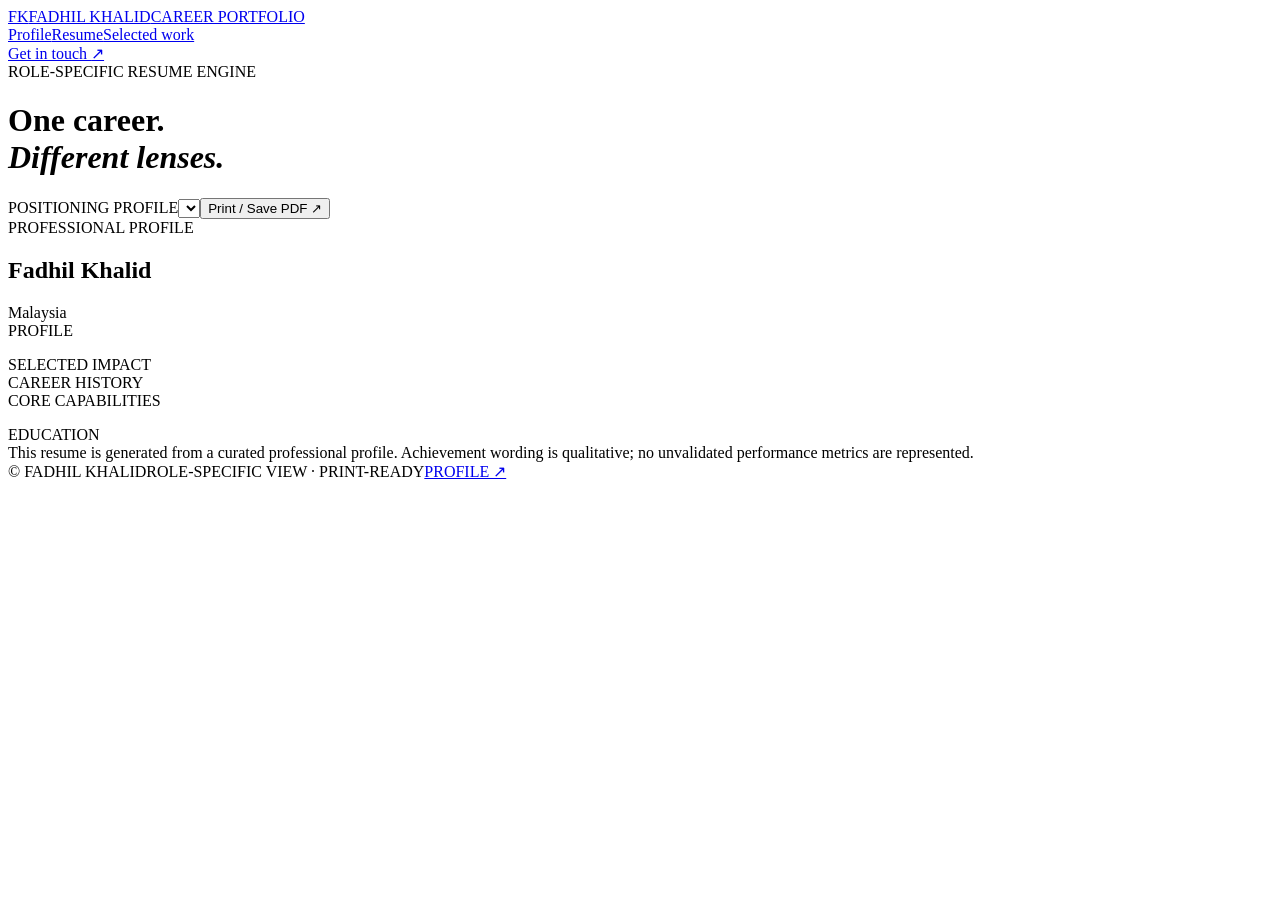
==== resume.html @ f016fa72 "Build Career Portfolio v1: resume.html" ====
<!doctype html>
<html lang="en"><head><meta charset="utf-8"><meta name="viewport" content="width=device-width,initial-scale=1"><meta name="description" content="Role-specific professional resume for Fadhil Khalid."><title>Resume — Fadhil Khalid</title><link rel="preconnect" href="https://fonts.googleapis.com"><link href="https://fonts.googleapis.com/css2?family=DM+Mono:wght@400;500&family=DM+Sans:wght@400;500;600;700&family=Manrope:wght@400;500;600;700;800&display=swap" rel="stylesheet"><link rel="stylesheet" href="assets/css/site.css"><script defer src="assets/js/app.js"></script></head>
<body data-page="resume"><header class="topbar"><a class="wordmark" href="index.html"><span class="mark">FK</span><span>FADHIL KHALID<span class="wordmark-sub">CAREER PORTFOLIO</span></span></a><nav><a href="index.html">Profile</a><a class="active" href="resume.html">Resume</a><a href="index.html#work">Selected work</a></nav><a class="top-cta" href="mailto:">Get in touch <span>↗</span></a></header>
<main class="wrap resume-page"><div class="resume-toolbar"><div><div class="section-kicker">ROLE-SPECIFIC RESUME ENGINE</div><h1>One career.<br><em>Different lenses.</em></h1></div><div class="resume-controls"><label for="role-select">POSITIONING PROFILE</label><select id="role-select" aria-label="Select resume positioning"></select><button class="button button-dark" id="print-btn">Print / Save PDF ↗</button></div></div>
<div class="resume-sheet" id="resume-sheet"><div class="resume-head"><div><div class="section-kicker">PROFESSIONAL PROFILE</div><h2>Fadhil Khalid</h2><p id="resume-headline"></p></div><div class="resume-contact"><span>Malaysia</span><span id="resume-links"></span></div></div><div class="resume-summary"><div class="resume-label">PROFILE</div><p id="resume-summary"></p></div>
<div class="resume-columns"><div class="resume-maincol"><section class="resume-section"><div class="resume-label">SELECTED IMPACT</div><div id="resume-achievements"></div></section><section class="resume-section"><div class="resume-label">CAREER HISTORY</div><div id="resume-timeline"></div></section></div><aside class="resume-sidecol"><section class="resume-section"><div class="resume-label">CORE CAPABILITIES</div><ul id="resume-capabilities"></ul></section><section class="resume-section"><div class="resume-label">EDUCATION</div><div id="resume-education"></div></section></aside></div><div class="resume-footnote">This resume is generated from a curated professional profile. Achievement wording is qualitative; no unvalidated performance metrics are represented.</div></div></main>
<footer class="footer wrap"><span>© <span id="year"></span> FADHIL KHALID</span><span>ROLE-SPECIFIC VIEW · PRINT-READY</span><a href="index.html">PROFILE ↗</a></footer></body></html>
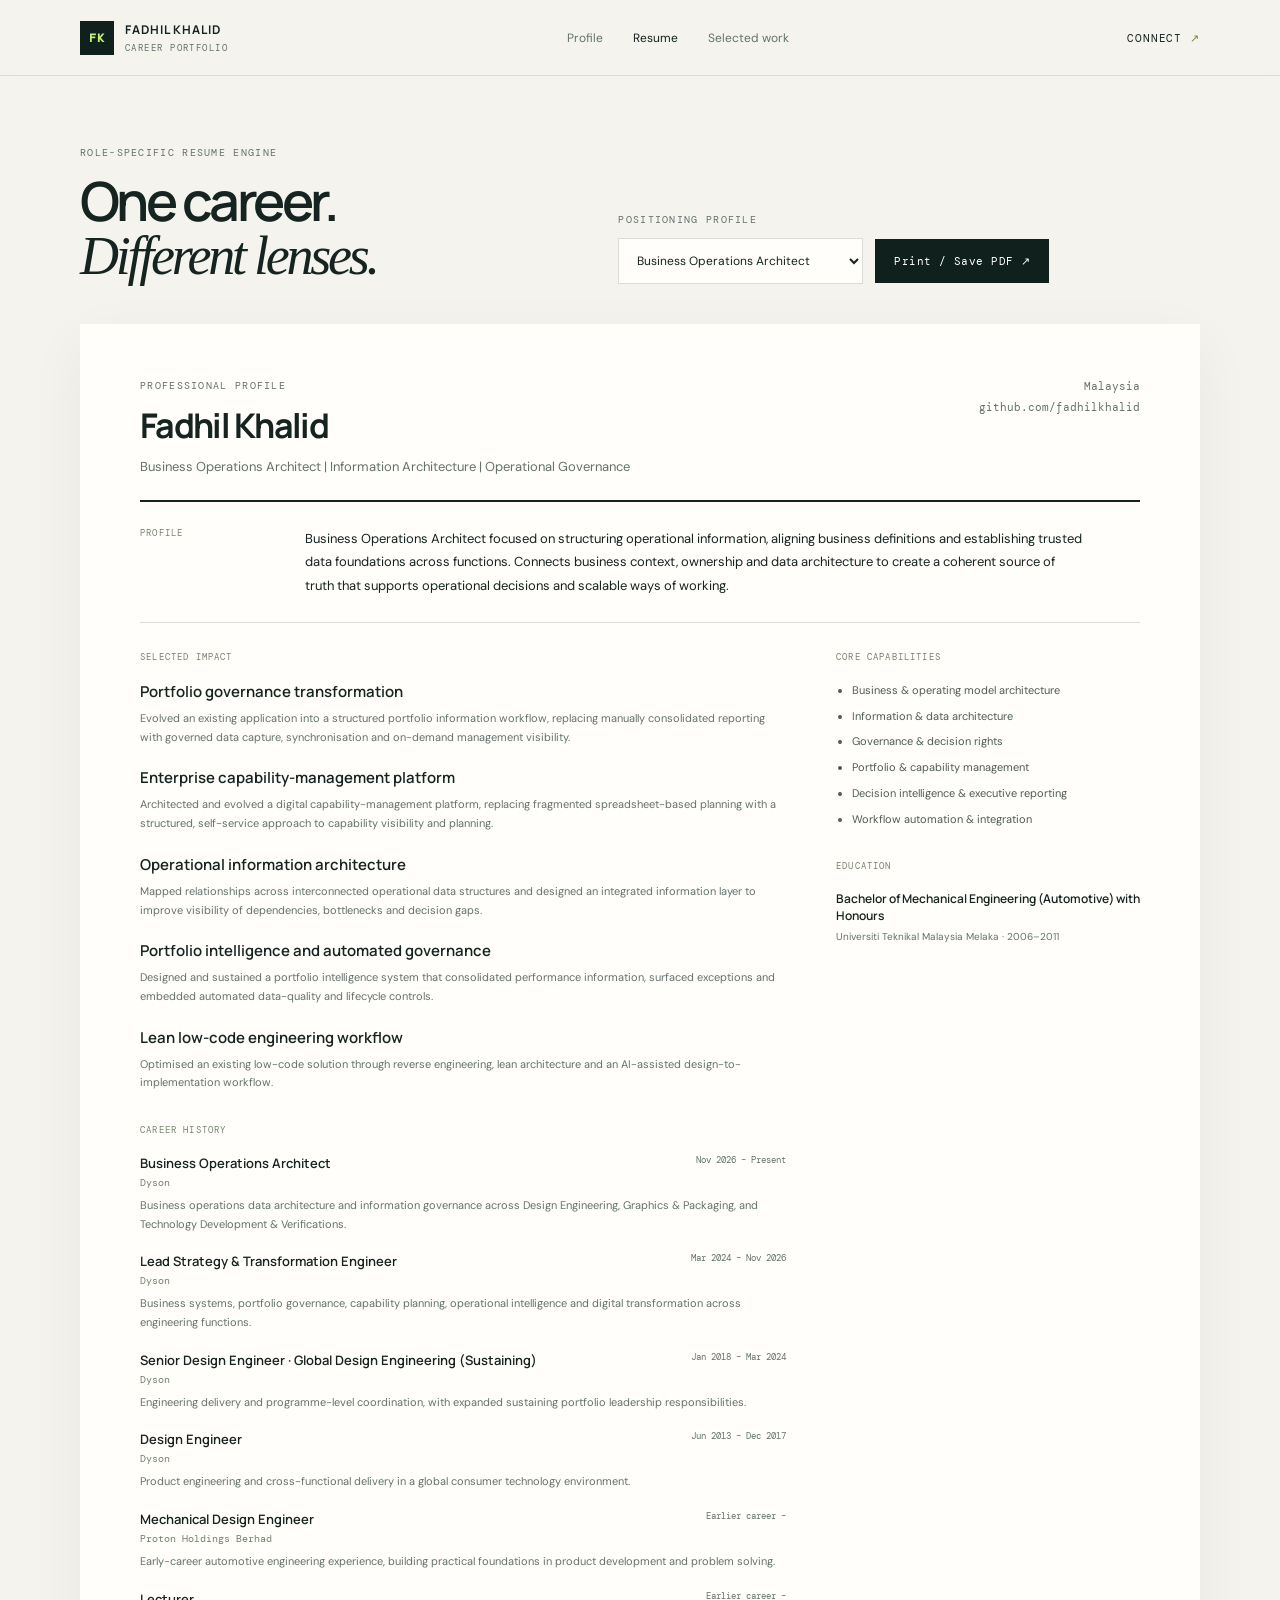
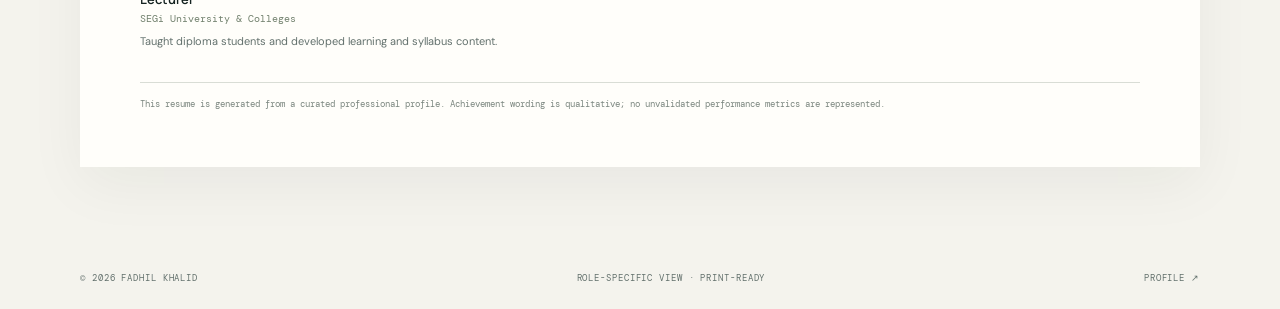
==== commit 071b2ac1: "Use verified public contact destination" ====
--- a/resume.html
+++ b/resume.html
@@ -1,6 +1,6 @@
 <!doctype html>
 <html lang="en"><head><meta charset="utf-8"><meta name="viewport" content="width=device-width,initial-scale=1"><meta name="description" content="Role-specific professional resume for Fadhil Khalid."><title>Resume — Fadhil Khalid</title><link rel="preconnect" href="https://fonts.googleapis.com"><link href="https://fonts.googleapis.com/css2?family=DM+Mono:wght@400;500&family=DM+Sans:wght@400;500;600;700&family=Manrope:wght@400;500;600;700;800&display=swap" rel="stylesheet"><link rel="stylesheet" href="assets/css/site.css"><script defer src="assets/js/app.js"></script></head>
-<body data-page="resume"><header class="topbar"><a class="wordmark" href="index.html"><span class="mark">FK</span><span>FADHIL KHALID<span class="wordmark-sub">CAREER PORTFOLIO</span></span></a><nav><a href="index.html">Profile</a><a class="active" href="resume.html">Resume</a><a href="index.html#work">Selected work</a></nav><a class="top-cta" href="mailto:">Get in touch <span>↗</span></a></header>
+<body data-page="resume"><header class="topbar"><a class="wordmark" href="index.html"><span class="mark">FK</span><span>FADHIL KHALID<span class="wordmark-sub">CAREER PORTFOLIO</span></span></a><nav><a href="index.html">Profile</a><a class="active" href="resume.html">Resume</a><a href="index.html#work">Selected work</a></nav><a class="top-cta" href="https://github.com/fadhilkhalid" target="_blank" rel="noopener">Connect <span>↗</span></a></header>
 <main class="wrap resume-page"><div class="resume-toolbar"><div><div class="section-kicker">ROLE-SPECIFIC RESUME ENGINE</div><h1>One career.<br><em>Different lenses.</em></h1></div><div class="resume-controls"><label for="role-select">POSITIONING PROFILE</label><select id="role-select" aria-label="Select resume positioning"></select><button class="button button-dark" id="print-btn">Print / Save PDF ↗</button></div></div>
 <div class="resume-sheet" id="resume-sheet"><div class="resume-head"><div><div class="section-kicker">PROFESSIONAL PROFILE</div><h2>Fadhil Khalid</h2><p id="resume-headline"></p></div><div class="resume-contact"><span>Malaysia</span><span id="resume-links"></span></div></div><div class="resume-summary"><div class="resume-label">PROFILE</div><p id="resume-summary"></p></div>
 <div class="resume-columns"><div class="resume-maincol"><section class="resume-section"><div class="resume-label">SELECTED IMPACT</div><div id="resume-achievements"></div></section><section class="resume-section"><div class="resume-label">CAREER HISTORY</div><div id="resume-timeline"></div></section></div><aside class="resume-sidecol"><section class="resume-section"><div class="resume-label">CORE CAPABILITIES</div><ul id="resume-capabilities"></ul></section><section class="resume-section"><div class="resume-label">EDUCATION</div><div id="resume-education"></div></section></aside></div><div class="resume-footnote">This resume is generated from a curated professional profile. Achievement wording is qualitative; no unvalidated performance metrics are represented.</div></div></main>
--- a/assets/css/site.css
+++ b/assets/css/site.css
@@ -0,0 +1 @@
+ :root{--ink:#152321;--muted:#63716d;--paper:#f4f3ed;--white:#fffefa;--line:#d9ddd5;--green:#c6f277;--deep:#10201d;--serif:Georgia,'Times New Roman',serif;--sans:'DM Sans',sans-serif;--display:Manrope,sans-serif;--mono:'DM Mono',monospace}*{box-sizing:border-box}html{scroll-behavior:smooth}body{margin:0;background:var(--paper);color:var(--ink);font-family:var(--sans);-webkit-font-smoothing:antialiased}a{color:inherit;text-decoration:none}.wrap{width:min(1120px,calc(100% - 48px));margin:auto}.topbar{height:76px;display:flex;align-items:center;justify-content:space-between;padding:0 max(24px,calc((100vw - 1120px)/2));border-bottom:1px solid var(--line);background:rgba(244,243,237,.92);position:sticky;top:0;z-index:10;backdrop-filter:blur(12px)}.wordmark{display:flex;align-items:center;gap:11px;font:700 12px var(--display);letter-spacing:.08em}.mark{width:34px;height:34px;background:var(--deep);color:var(--green);display:grid;place-items:center;font:600 12px var(--mono)}.wordmark-sub{display:block;color:var(--muted);font:9px var(--mono);letter-spacing:.16em;margin-top:4px}.topbar nav{display:flex;gap:30px;font-size:12px;color:var(--muted)}.topbar nav a.active,.topbar nav a:hover{color:var(--ink)}.top-cta{font:11px var(--mono);text-transform:uppercase;letter-spacing:.08em}.top-cta span{color:#6b8c37}.hero{padding-top:100px;padding-bottom:35px}.eyebrow,.section-kicker,.note-index,.note-caption,.hero-foot,.resume-controls label,.resume-label{font:10px var(--mono);letter-spacing:.13em;color:var(--muted)}.eyebrow{display:flex;align-items:center;gap:10px}.pulse{width:7px;height:7px;border-radius:50%;background:#8ab94a;box-shadow:0 0 0 4px #8ab94a22}.eyebrow-line{height:1px;width:55px;background:var(--line)}.hero-grid{display:grid;grid-template-columns:1.35fr .65fr;gap:9%;align-items:end;padding:48px 0 60px}h1,h2,h3,p{margin-top:0}.hero h1,.resume-toolbar h1{font:600 clamp(48px,7vw,86px)/.99 var(--display);letter-spacing:-.065em;margin:0 0 28px}.hero h1 em,.section-heading h2 em,.closing h2 em,.resume-toolbar h1 em{font-family:var(--serif);font-weight:400;letter-spacing:-.06em}.hero-lede{max-width:570px;font-size:17px;line-height:1.75;color:#52615c}.hero-actions{display:flex;align-items:center;gap:25px;margin-top:35px}.button{display:inline-flex;align-items:center;justify-content:center;gap:24px;padding:15px 19px;border:0;font:11px var(--mono);letter-spacing:.04em;cursor:pointer}.button-dark{background:var(--deep);color:white}.button-dark span{color:var(--green)}.button-light{background:var(--green);color:var(--deep)}.text-link{font:11px var(--mono);color:var(--muted)}.hero-note{background:var(--deep);color:white;padding:27px 28px 24px;max-width:330px;justify-self:end}.hero-note .note-index,.hero-note .note-caption{color:#9eaaa3}.hero-note p{font:25px/1.25 var(--serif);margin:32px 0 28px}.note-rule{height:1px;background:#40504a;margin-bottom:14px}.note-caption{font-size:8px}.hero-foot{display:flex;gap:18px;align-items:center;padding:20px 0;border-top:1px solid var(--line);font-size:9px}.arrow-rule{color:#92b84e;font-size:17px}.intro-band{background:#e8eae1;border-top:1px solid var(--line);border-bottom:1px solid var(--line)}.intro-grid{display:grid;grid-template-columns:1fr 3fr;gap:30px;align-items:start;padding:42px 0}.intro-grid p{font:clamp(24px,3vw,38px)/1.25 var(--display);letter-spacing:-.04em;max-width:850px;margin:0}.section{padding-top:100px;padding-bottom:100px}.section-heading{display:grid;grid-template-columns:1.2fr .8fr;gap:10%;align-items:end;margin-bottom:48px}.section-heading h2{font:600 clamp(36px,5vw,58px)/1.03 var(--display);letter-spacing:-.06em;margin:17px 0 0}.section-intro{color:var(--muted);font-size:14px;line-height:1.8;max-width:400px;margin:0 0 4px}.principles{display:grid;grid-template-columns:repeat(4,1fr);border-top:1px solid var(--line)}.principle{padding:24px 22px 0 0;border-right:1px solid var(--line);margin-right:22px}.principle:last-child{border:0;margin:0}.principle-num{font:10px var(--mono);color:#81916f}.principle h3{font:600 17px var(--display);margin:28px 0 12px}.principle p{font-size:13px;line-height:1.75;color:var(--muted)}.work-section{background:#e9ebe4;border-top:1px solid var(--line);border-bottom:1px solid var(--line)}.work-grid{display:grid;grid-template-columns:repeat(2,1fr);gap:12px}.work-card{background:var(--white);padding:29px;min-height:225px;display:flex;flex-direction:column}.work-top{display:flex;justify-content:space-between;font:9px var(--mono);letter-spacing:.1em;color:#829078}.work-card h3{font:600 22px var(--display);letter-spacing:-.04em;margin:30px 0 12px}.work-card p{font-size:13px;line-height:1.75;color:var(--muted);margin:0}.capability-grid{display:grid;grid-template-columns:repeat(4,1fr);border-top:1px solid var(--line);border-left:1px solid var(--line)}.capability{padding:22px;border-right:1px solid var(--line);border-bottom:1px solid var(--line);min-height:100px}.capability small{font:9px var(--mono);color:#849477;text-transform:uppercase;letter-spacing:.1em}.capability p{font:600 15px/1.4 var(--display);margin:13px 0 0}.timeline-section{background:#e8eae1;border-top:1px solid var(--line)}.timeline{max-width:850px;margin-left:auto}.timeline-item{display:grid;grid-template-columns:150px 1fr;gap:28px;padding:23px 0;border-top:1px solid #cbd1c8}.timeline-date{font:10px var(--mono);color:var(--muted);padding-top:4px}.timeline-item h3{font:600 18px var(--display);margin:0 0 5px}.timeline-item .employer{font:11px var(--mono);color:#71806d}.timeline-item p{font-size:13px;line-height:1.7;color:var(--muted);margin:12px 0 0;max-width:650px}.closing{background:var(--deep);color:white}.closing-inner{padding:90px 0 100px}.closing .section-kicker{color:#9eaaa3}.closing h2{font:600 clamp(48px,7vw,78px)/.98 var(--display);letter-spacing:-.06em;margin:25px 0}.closing h2 em{color:var(--green)}.closing p{color:#aab7b0;max-width:430px;line-height:1.8;font-size:14px;margin-bottom:30px}.footer{display:flex;justify-content:space-between;padding:25px 0;font:9px var(--mono);letter-spacing:.1em;color:var(--muted)}.resume-page{padding-top:70px;padding-bottom:80px}.resume-toolbar{display:flex;justify-content:space-between;align-items:end;margin-bottom:40px}.resume-toolbar h1{font-size:54px;margin:15px 0 0}.resume-controls{display:flex;align-items:center;gap:12px;flex-wrap:wrap}.resume-controls label{width:100%}.resume-controls select{padding:13px 36px 13px 14px;border:1px solid var(--line);background:var(--white);font:12px var(--sans);min-width:220px;color:var(--ink)}.resume-sheet{background:var(--white);padding:55px 60px;box-shadow:0 18px 55px #18231b0d}.resume-head{display:flex;justify-content:space-between;gap:20px;border-bottom:2px solid var(--ink);padding-bottom:25px}.resume-head h2{font:700 34px var(--display);letter-spacing:-.05em;margin:10px 0}.resume-head p{font-size:13px;color:var(--muted);margin:0}.resume-contact{display:flex;flex-direction:column;gap:7px;text-align:right;font:11px var(--mono);color:var(--muted)}.resume-summary{display:grid;grid-template-columns:140px 1fr;gap:25px;padding:25px 0;border-bottom:1px solid var(--line)}.resume-label{font-size:9px;color:#76836f}.resume-summary p{font-size:13px;line-height:1.8;margin:0;max-width:780px}.resume-columns{display:grid;grid-template-columns:1.7fr .8fr;gap:50px;padding-top:28px}.resume-section{margin-bottom:32px}.resume-label{margin-bottom:18px}.resume-achievement{margin-bottom:21px}.resume-achievement h3{font:600 15px var(--display);margin:0 0 7px}.resume-achievement p,.resume-role p{font-size:11px;line-height:1.7;color:var(--muted);margin:0}.resume-role{margin-bottom:19px}.resume-role-head{display:flex;justify-content:space-between;gap:15px}.resume-role h3{font:600 13px var(--display);margin:0 0 4px}.resume-role .org{font:10px var(--mono);color:#71806d;margin-bottom:7px}.resume-role .dates{font:9px var(--mono);white-space:nowrap;color:var(--muted)}.resume-sidecol ul{padding-left:16px;margin:0}.resume-sidecol li{font-size:11px;line-height:1.7;margin-bottom:7px;color:#4e5b55}.resume-education h3{font:600 12px var(--display);margin:0 0 5px}.resume-education p{font-size:10px;color:var(--muted);line-height:1.6}.resume-footnote{border-top:1px solid var(--line);padding-top:14px;font:9px/1.6 var(--mono);color:#7b867f}.empty-note{font-size:12px;color:var(--muted)}@media(max-width:760px){.wrap{width:calc(100% - 36px)}.topbar{height:64px;padding:0 18px}.topbar nav{gap:14px;font-size:11px}.top-cta{display:none}.hero{padding-top:65px}.hero-grid{grid-template-columns:1fr;gap:35px;padding:35px 0}.hero-note{justify-self:start;max-width:100%}.hero h1{font-size:55px}.hero-foot{gap:9px;font-size:7px;flex-wrap:wrap}.intro-grid,.section-heading{grid-template-columns:1fr;gap:20px}.section{padding:70px 0}.principles{grid-template-columns:repeat(2,1fr);row-gap:28px}.principle:nth-child(2){border-right:0}.work-grid{grid-template-columns:1fr}.capability-grid{grid-template-columns:repeat(2,1fr)}.timeline{margin:0}.timeline-item{grid-template-columns:95px 1fr;gap:15px}.closing-inner{padding:70px 0}.footer{gap:12px;flex-wrap:wrap;font-size:8px}.resume-page{padding-top:45px}.resume-toolbar{display:block}.resume-toolbar h1{font-size:45px;margin-bottom:28px}.resume-controls{display:grid;grid-template-columns:1fr}.resume-controls label{grid-column:1}.resume-controls select,.resume-controls button{width:100%}.resume-sheet{padding:27px 22px}.resume-head{display:block}.resume-contact{text-align:left;margin-top:16px}.resume-summary{grid-template-columns:1fr;gap:12px}.resume-columns{grid-template-columns:1fr;gap:15px}.resume-role-head{display:block}.resume-role .dates{display:block;margin-bottom:7px}}@media print{body{background:white}.topbar,.resume-toolbar,.footer{display:none!important}.wrap{width:100%;max-width:none}.resume-page{padding:0}.resume-sheet{box-shadow:none;padding:0}.resume-head h2{font-size:28px}.resume-columns{gap:30px}.resume-achievement,.resume-role{break-inside:avoid}@page{size:A4;margin:14mm}}
